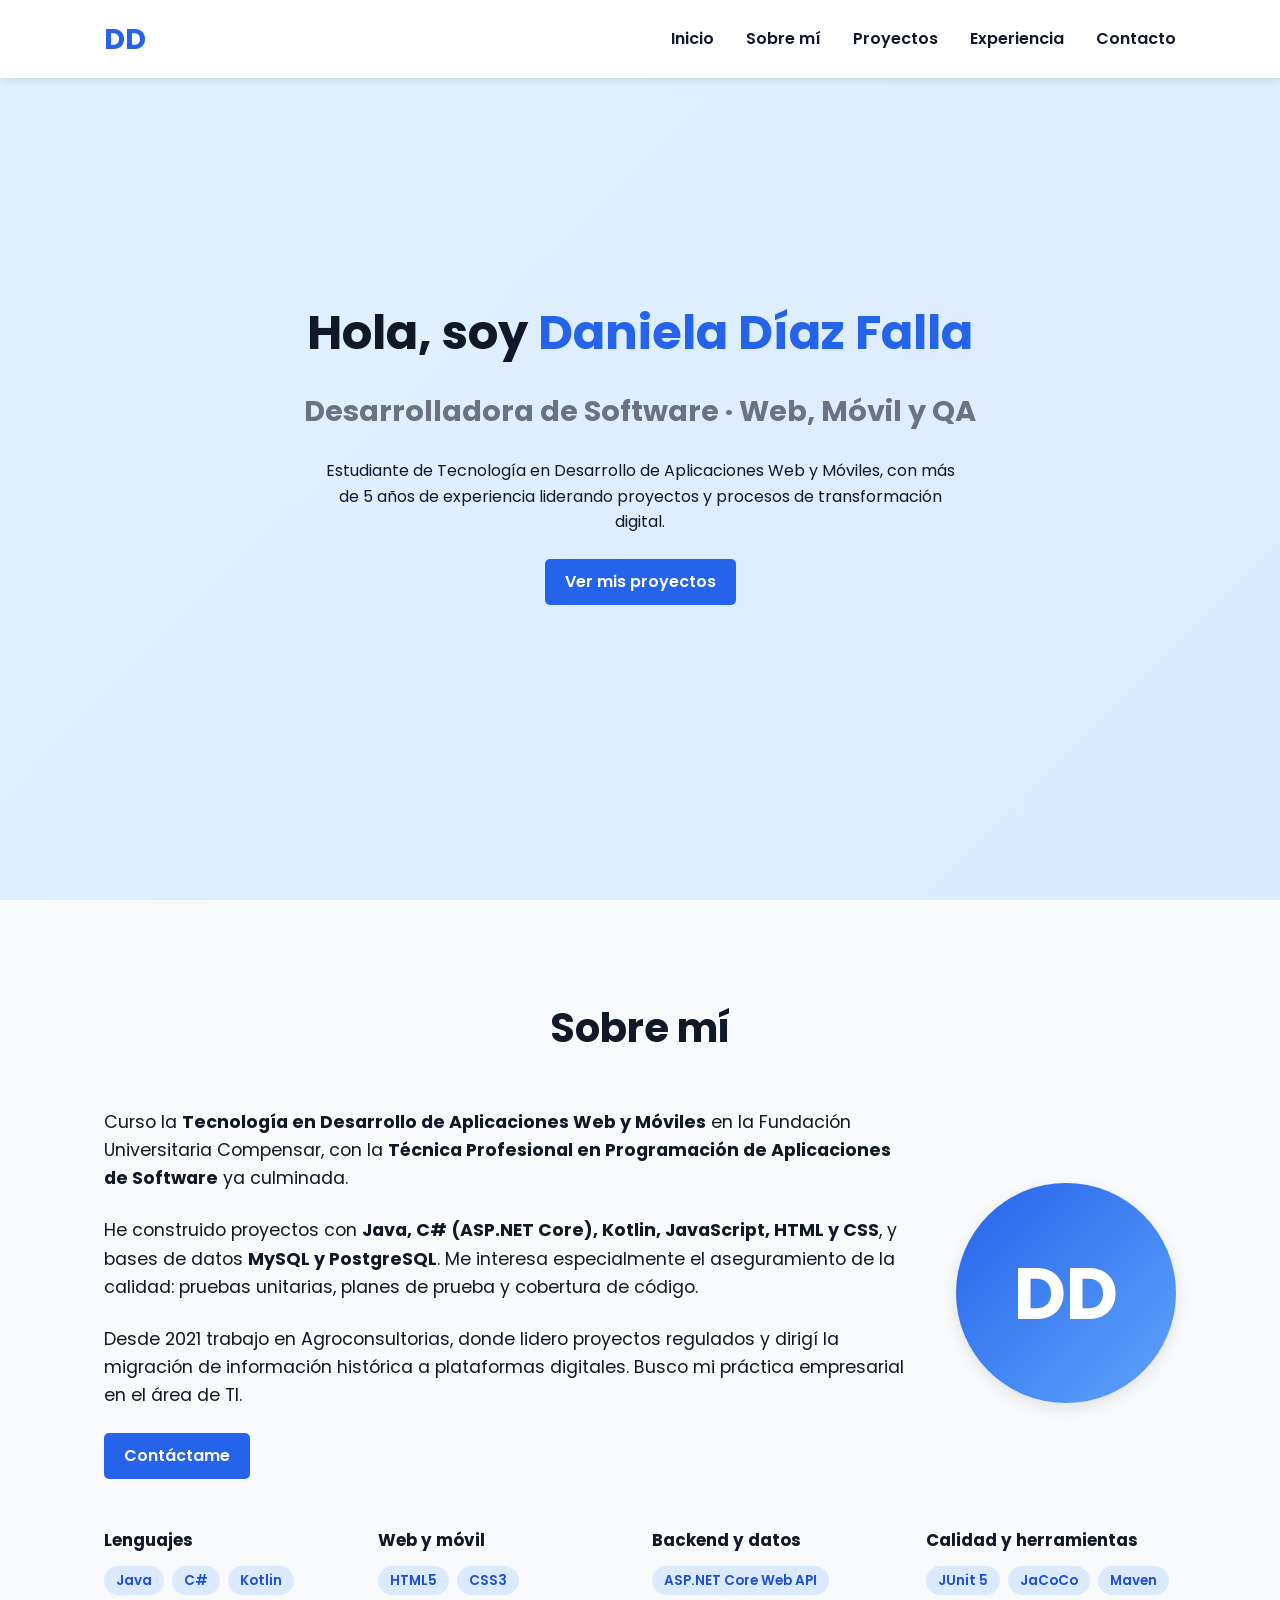
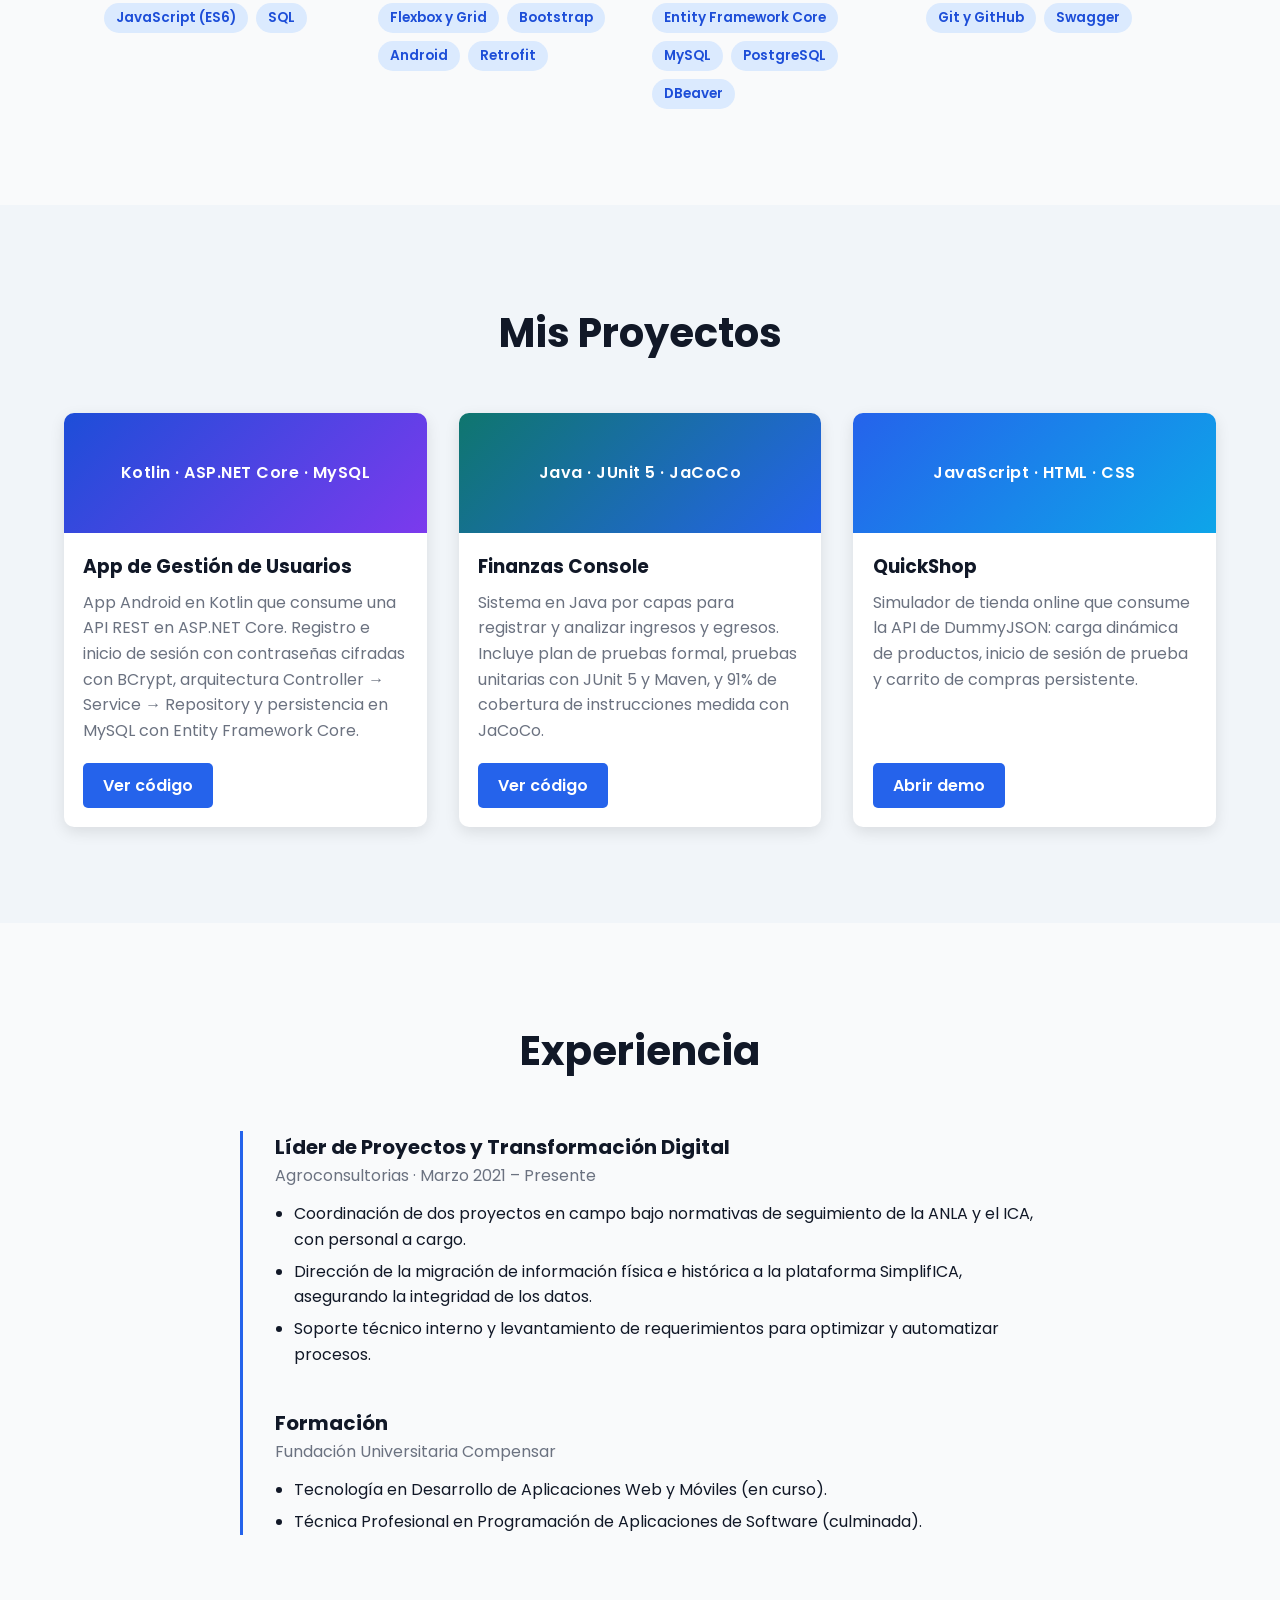
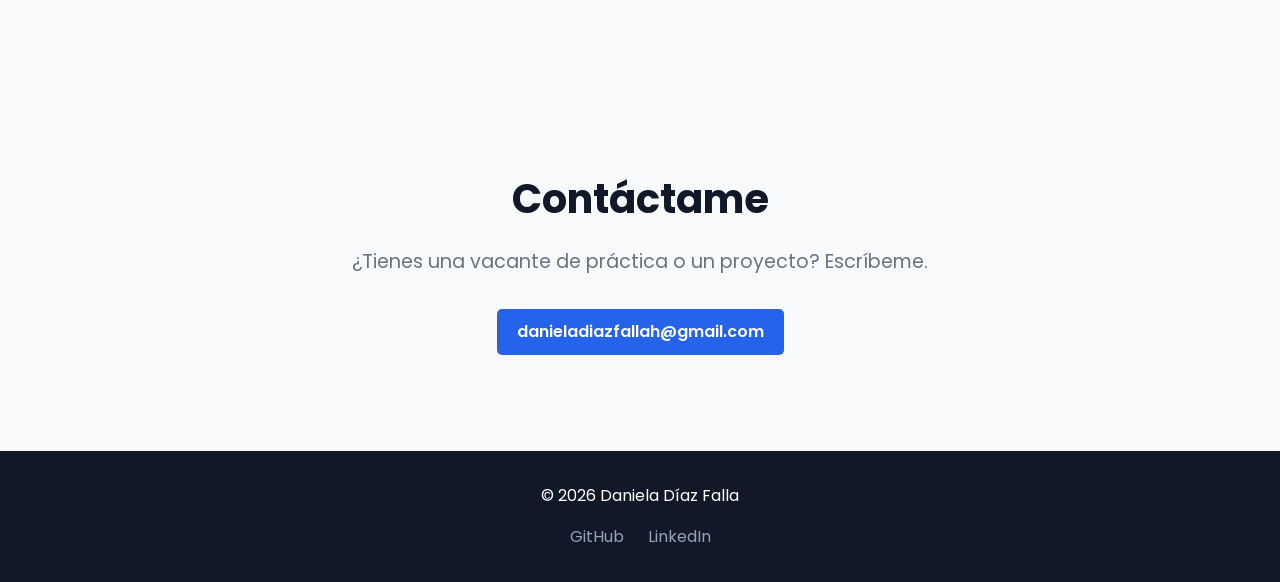
==== index.html @ 6f7344d1 "Add files via upload Actualizo portafolio con mi información real" ====
<!DOCTYPE html>
<html lang="es">
<head>
  <meta charset="UTF-8" />
  <meta name="viewport" content="width=device-width, initial-scale=1.0"/>
  <title>Daniela Díaz Falla | Desarrolladora de Software</title>
  <meta name="description" content="Portafolio de Daniela Díaz Falla: desarrollo web, móvil y backend, y aseguramiento de la calidad (QA)." />
  <link rel="stylesheet" href="styles.css" />
  <link rel="preconnect" href="https://fonts.googleapis.com">
  <link rel="preconnect" href="https://fonts.gstatic.com" crossorigin>
  <link href="https://fonts.googleapis.com/css2?family=Poppins:wght@300;400;600;700&display=swap" rel="stylesheet">
</head>
<body>
  <!-- Header / Navegación -->
  <header class="header">
    <nav class="navbar">
      <div class="logo">DD</div>
      <ul class="nav-links">
        <li><a href="#inicio">Inicio</a></li>
        <li><a href="#sobre-mi">Sobre mí</a></li>
        <li><a href="#proyectos">Proyectos</a></li>
        <li><a href="#experiencia">Experiencia</a></li>
        <li><a href="#contacto">Contacto</a></li>
      </ul>
      <div class="hamburger" id="hamburger" aria-label="Abrir menú">
        <span></span>
        <span></span>
        <span></span>
      </div>
    </nav>
  </header>

  <!-- Sección de Inicio -->
  <section id="inicio" class="hero">
    <div class="hero-content">
      <h1>Hola, soy <span>Daniela Díaz Falla</span></h1>
      <h2>Desarrolladora de Software · Web, Móvil y QA</h2>
      <p>Estudiante de Tecnología en Desarrollo de Aplicaciones Web y Móviles, con más de 5 años de experiencia liderando proyectos y procesos de transformación digital.</p>
      <a href="#proyectos" class="btn">Ver mis proyectos</a>
    </div>
  </section>

  <!-- Sección Sobre mí -->
  <section id="sobre-mi" class="about">
    <h2>Sobre mí</h2>
    <div class="about-content">
      <div class="about-text">
        <p>
          Curso la <strong>Tecnología en Desarrollo de Aplicaciones Web y Móviles</strong> en la Fundación Universitaria Compensar,
          con la <strong>Técnica Profesional en Programación de Aplicaciones de Software</strong> ya culminada.
        </p>
        <p>
          He construido proyectos con <strong>Java, C# (ASP.NET Core), Kotlin, JavaScript, HTML y CSS</strong>, y bases de datos
          <strong>MySQL y PostgreSQL</strong>. Me interesa especialmente el aseguramiento de la calidad: pruebas unitarias,
          planes de prueba y cobertura de código.
        </p>
        <p>
          Desde 2021 trabajo en Agroconsultorias, donde lidero proyectos regulados y dirigí la migración de información
          histórica a plataformas digitales. Busco mi práctica empresarial en el área de TI.
        </p>
        <a href="#contacto" class="btn">Contáctame</a>
      </div>
      <div class="about-image">
        <div class="avatar" aria-hidden="true">DD</div>
      </div>
    </div>

    <div class="skills">
      <div class="skill-group">
        <h3>Lenguajes</h3>
        <ul class="tags"><li>Java</li><li>C#</li><li>Kotlin</li><li>JavaScript (ES6)</li><li>SQL</li></ul>
      </div>
      <div class="skill-group">
        <h3>Web y móvil</h3>
        <ul class="tags"><li>HTML5</li><li>CSS3</li><li>Flexbox y Grid</li><li>Bootstrap</li><li>Android</li><li>Retrofit</li></ul>
      </div>
      <div class="skill-group">
        <h3>Backend y datos</h3>
        <ul class="tags"><li>ASP.NET Core Web API</li><li>Entity Framework Core</li><li>MySQL</li><li>PostgreSQL</li><li>DBeaver</li></ul>
      </div>
      <div class="skill-group">
        <h3>Calidad y herramientas</h3>
        <ul class="tags"><li>JUnit 5</li><li>JaCoCo</li><li>Maven</li><li>Git y GitHub</li><li>Swagger</li></ul>
      </div>
    </div>
  </section>

  <!-- Sección Proyectos -->
  <section id="proyectos" class="projects">
    <h2>Mis Proyectos</h2>
    <div class="projects-grid">
      <article class="project-card">
        <div class="project-banner banner-mobile">Kotlin · ASP.NET Core · MySQL</div>
        <h3>App de Gestión de Usuarios</h3>
        <p>App Android en Kotlin que consume una API REST en ASP.NET Core. Registro e inicio de sesión con contraseñas cifradas con BCrypt, arquitectura Controller → Service → Repository y persistencia en MySQL con Entity Framework Core.</p>
        <a href="https://github.com/DanielaDiaz1510/APP_NATIVAS" target="_blank" rel="noopener" class="btn">Ver código</a>
      </article>
      <article class="project-card">
        <div class="project-banner banner-qa">Java · JUnit 5 · JaCoCo</div>
        <h3>Finanzas Console</h3>
        <p>Sistema en Java por capas para registrar y analizar ingresos y egresos. Incluye plan de pruebas formal, pruebas unitarias con JUnit 5 y Maven, y 91% de cobertura de instrucciones medida con JaCoCo.</p>
        <a href="https://github.com/DanielaDiaz1510/Pruebas_Software" target="_blank" rel="noopener" class="btn">Ver código</a>
      </article>
      <article class="project-card">
        <div class="project-banner banner-web">JavaScript · HTML · CSS</div>
        <h3>QuickShop</h3>
        <p>Simulador de tienda online que consume la API de DummyJSON: carga dinámica de productos, inicio de sesión de prueba y carrito de compras persistente.</p>
        <a href="https://danieladiaz1510.github.io/Lenguajes_De_Internet_2025/" target="_blank" rel="noopener" class="btn">Abrir demo</a>
      </article>
    </div>
  </section>

  <!-- Sección Experiencia -->
  <section id="experiencia" class="about">
    <h2>Experiencia</h2>
    <div class="timeline">
      <div class="timeline-item">
        <h3>Líder de Proyectos y Transformación Digital</h3>
        <p class="timeline-meta">Agroconsultorias · Marzo 2021 – Presente</p>
        <ul>
          <li>Coordinación de dos proyectos en campo bajo normativas de seguimiento de la ANLA y el ICA, con personal a cargo.</li>
          <li>Dirección de la migración de información física e histórica a la plataforma SimplifICA, asegurando la integridad de los datos.</li>
          <li>Soporte técnico interno y levantamiento de requerimientos para optimizar y automatizar procesos.</li>
        </ul>
      </div>
      <div class="timeline-item">
        <h3>Formación</h3>
        <p class="timeline-meta">Fundación Universitaria Compensar</p>
        <ul>
          <li>Tecnología en Desarrollo de Aplicaciones Web y Móviles (en curso).</li>
          <li>Técnica Profesional en Programación de Aplicaciones de Software (culminada).</li>
        </ul>
      </div>
    </div>
  </section>

  <!-- Sección Contacto -->
  <section id="contacto" class="contact">
    <h2>Contáctame</h2>
    <p>¿Tienes una vacante de práctica o un proyecto? Escríbeme.</p>
    <a href="mailto:danieladiazfallah@gmail.com" class="btn">danieladiazfallah@gmail.com</a>
  </section>

  <!-- Footer -->
  <footer class="footer">
    <p>&copy; 2026 Daniela Díaz Falla</p>
    <div class="social-links">
      <a href="https://github.com/DanielaDiaz1510" target="_blank" rel="noopener">GitHub</a>
      <!-- CAMBIAR: reemplaza TU-USUARIO por tu usuario de LinkedIn -->
      <a href="https://www.linkedin.com/in/TU-USUARIO" target="_blank" rel="noopener">LinkedIn</a>
    </div>
  </footer>

  <script src="script.js"></script>
</body>
</html>
---- styles.css ----
/* Reset y variables */
* {
  margin: 0;
  padding: 0;
  box-sizing: border-box;
}

:root {
  --primary: #2563eb;
  --primary-dark: #1d4ed8;
  --light: #f9fafb;
  --dark: #111827;
  --gray: #6b7280;
  --white: #ffffff;
}

body {
  font-family: 'Poppins', sans-serif;
  line-height: 1.6;
  color: var(--dark);
  background-color: var(--light);
}

a {
  text-decoration: none;
  color: inherit;
}

ul {
  list-style: none;
}

.btn {
  display: inline-block;
  background-color: var(--primary);
  color: var(--white);
  padding: 10px 20px;
  border-radius: 5px;
  font-weight: 600;
  transition: background-color 0.3s;
}

.btn:hover {
  background-color: var(--primary-dark);
}

/* Header */
.header {
  position: fixed;
  top: 0;
  width: 100%;
  background-color: var(--white);
  box-shadow: 0 2px 10px rgba(0,0,0,0.1);
  z-index: 1000;
}

.navbar {
  display: flex;
  justify-content: space-between;
  align-items: center;
  padding: 1rem 5%;
  max-width: 1200px;
  margin: 0 auto;
}

.logo {
  font-size: 1.8rem;
  font-weight: 700;
  color: var(--primary);
}

.nav-links {
  display: flex;
  gap: 2rem;
}

.nav-links a {
  font-weight: 600;
  transition: color 0.3s;
}

.nav-links a:hover {
  color: var(--primary);
}

.hamburger {
  display: none;
  flex-direction: column;
  cursor: pointer;
}

.hamburger span {
  width: 25px;
  height: 3px;
  background: var(--dark);
  margin: 3px 0;
  transition: 0.3s;
}

/* Hero */
.hero {
  height: 100vh;
  display: flex;
  align-items: center;
  justify-content: center;
  text-align: center;
  background: linear-gradient(135deg, #e0f2fe, #dbeafe);
  padding: 0 20px;
}

.hero h1 {
  font-size: 3rem;
  margin-bottom: 1rem;
}

.hero h1 span {
  color: var(--primary);
}

.hero h2 {
  font-size: 1.8rem;
  color: var(--gray);
  margin-bottom: 1.5rem;
}

/* Sobre mí */
.about {
  padding: 6rem 5%;
  max-width: 1200px;
  margin: 0 auto;
}

.about h2 {
  text-align: center;
  font-size: 2.5rem;
  margin-bottom: 3rem;
}

.about-content {
  display: flex;
  align-items: center;
  gap: 3rem;
}

.about-text {
  flex: 1;
}

.about-text p {
  margin-bottom: 1.5rem;
  font-size: 1.1rem;
}

.about-image img {
  width: 100%;
  max-width: 300px;
  border-radius: 10px;
  box-shadow: 0 5px 15px rgba(0,0,0,0.1);
}

/* Proyectos */
.projects {
  padding: 6rem 5%;
  background-color: #f1f5f9;
}

.projects h2 {
  text-align: center;
  font-size: 2.5rem;
  margin-bottom: 3rem;
}

.projects-grid {
  display: grid;
  grid-template-columns: repeat(auto-fit, minmax(300px, 1fr));
  gap: 2rem;
  max-width: 1200px;
  margin: 0 auto;
}

.project-card {
  background: var(--white);
  border-radius: 10px;
  overflow: hidden;
  box-shadow: 0 5px 15px rgba(0,0,0,0.1);
  transition: transform 0.3s;
}

.project-card:hover {
  transform: translateY(-10px);
}

.project-card img {
  width: 100%;
  height: 200px;
  object-fit: cover;
}

.project-card h3 {
  padding: 1.2rem 1.2rem 0.5rem;
}

.project-card p {
  padding: 0 1.2rem 1.2rem;
  color: var(--gray);
}

/* Contacto */
.contact {
  padding: 6rem 5%;
  text-align: center;
}

.contact h2 {
  font-size: 2.5rem;
  margin-bottom: 1rem;
}

.contact p {
  margin-bottom: 2rem;
  font-size: 1.2rem;
  color: var(--gray);
}

.contact-form {
  max-width: 600px;
  margin: 0 auto;
  display: flex;
  flex-direction: column;
  gap: 1rem;
}

.contact-form input,
.contact-form textarea {
  padding: 12px;
  border: 1px solid #ddd;
  border-radius: 5px;
  font-family: inherit;
  font-size: 1rem;
}

.contact-form button {
  align-self: flex-start;
  margin-top: 10px;
}

/* Footer */
.footer {
  background-color: var(--dark);
  color: var(--white);
  text-align: center;
  padding: 2rem;
}

.social-links {
  margin-top: 1rem;
}

.social-links a {
  color: #94a3b8;
  margin: 0 10px;
  transition: color 0.3s;
}

.social-links a:hover {
  color: var(--white);
}

/* Avatar */
.avatar {
  width: 220px;
  height: 220px;
  border-radius: 50%;
  background: linear-gradient(135deg, var(--primary), #60a5fa);
  color: var(--white);
  font-size: 4.5rem;
  font-weight: 700;
  display: flex;
  align-items: center;
  justify-content: center;
  box-shadow: 0 5px 15px rgba(0,0,0,0.1);
  margin: 0 auto;
}

/* Habilidades */
.skills {
  display: grid;
  grid-template-columns: repeat(auto-fit, minmax(240px, 1fr));
  gap: 1.5rem;
  margin-top: 3rem;
}

.skill-group h3 {
  font-size: 1.05rem;
  margin-bottom: 0.75rem;
}

.tags {
  display: flex;
  flex-wrap: wrap;
  gap: 0.5rem;
}

.tags li {
  background: #dbeafe;
  color: var(--primary-dark);
  padding: 4px 12px;
  border-radius: 999px;
  font-size: 0.85rem;
  font-weight: 600;
}

/* Tarjetas de proyecto */
.project-card {
  display: flex;
  flex-direction: column;
}

.project-card .btn {
  margin: auto 1.2rem 1.2rem;
  align-self: flex-start;
}

.project-banner {
  height: 120px;
  display: flex;
  align-items: center;
  justify-content: center;
  color: var(--white);
  font-weight: 600;
  letter-spacing: 0.5px;
  padding: 0 1rem;
  text-align: center;
}

.banner-mobile { background: linear-gradient(135deg, #1d4ed8, #7c3aed); }
.banner-qa     { background: linear-gradient(135deg, #0f766e, #2563eb); }
.banner-web    { background: linear-gradient(135deg, #2563eb, #0ea5e9); }

/* Experiencia */
.timeline {
  max-width: 800px;
  margin: 0 auto;
  border-left: 3px solid var(--primary);
  padding-left: 2rem;
}

.timeline-item {
  margin-bottom: 2.5rem;
}

.timeline-item h3 {
  font-size: 1.25rem;
}

.timeline-meta {
  color: var(--gray);
  margin-bottom: 0.75rem;
}

.timeline-item ul {
  list-style: disc;
  padding-left: 1.2rem;
}

.timeline-item li {
  margin-bottom: 0.4rem;
}

.hero-content p {
  max-width: 640px;
  margin: 0 auto 1.5rem;
}

/* Responsive */
@media (max-width: 768px) {
  .nav-links {
    position: fixed;
    top: 70px;
    left: -100%;
    width: 100%;
    background: var(--white);
    flex-direction: column;
    padding: 2rem 0;
    box-shadow: 0 5px 10px rgba(0,0,0,0.1);
    transition: 0.3s;
  }

  .nav-links.active {
    left: 0;
  }

  .hamburger {
    display: flex;
  }

  .hero h1 {
    font-size: 2.2rem;
  }

  .hero h2 {
    font-size: 1.4rem;
  }

  .about-content {
    flex-direction: column;
    text-align: center;
  }

  .about-text {
    order: 2;
  }

  .about-image {
    order: 1;
  }
}
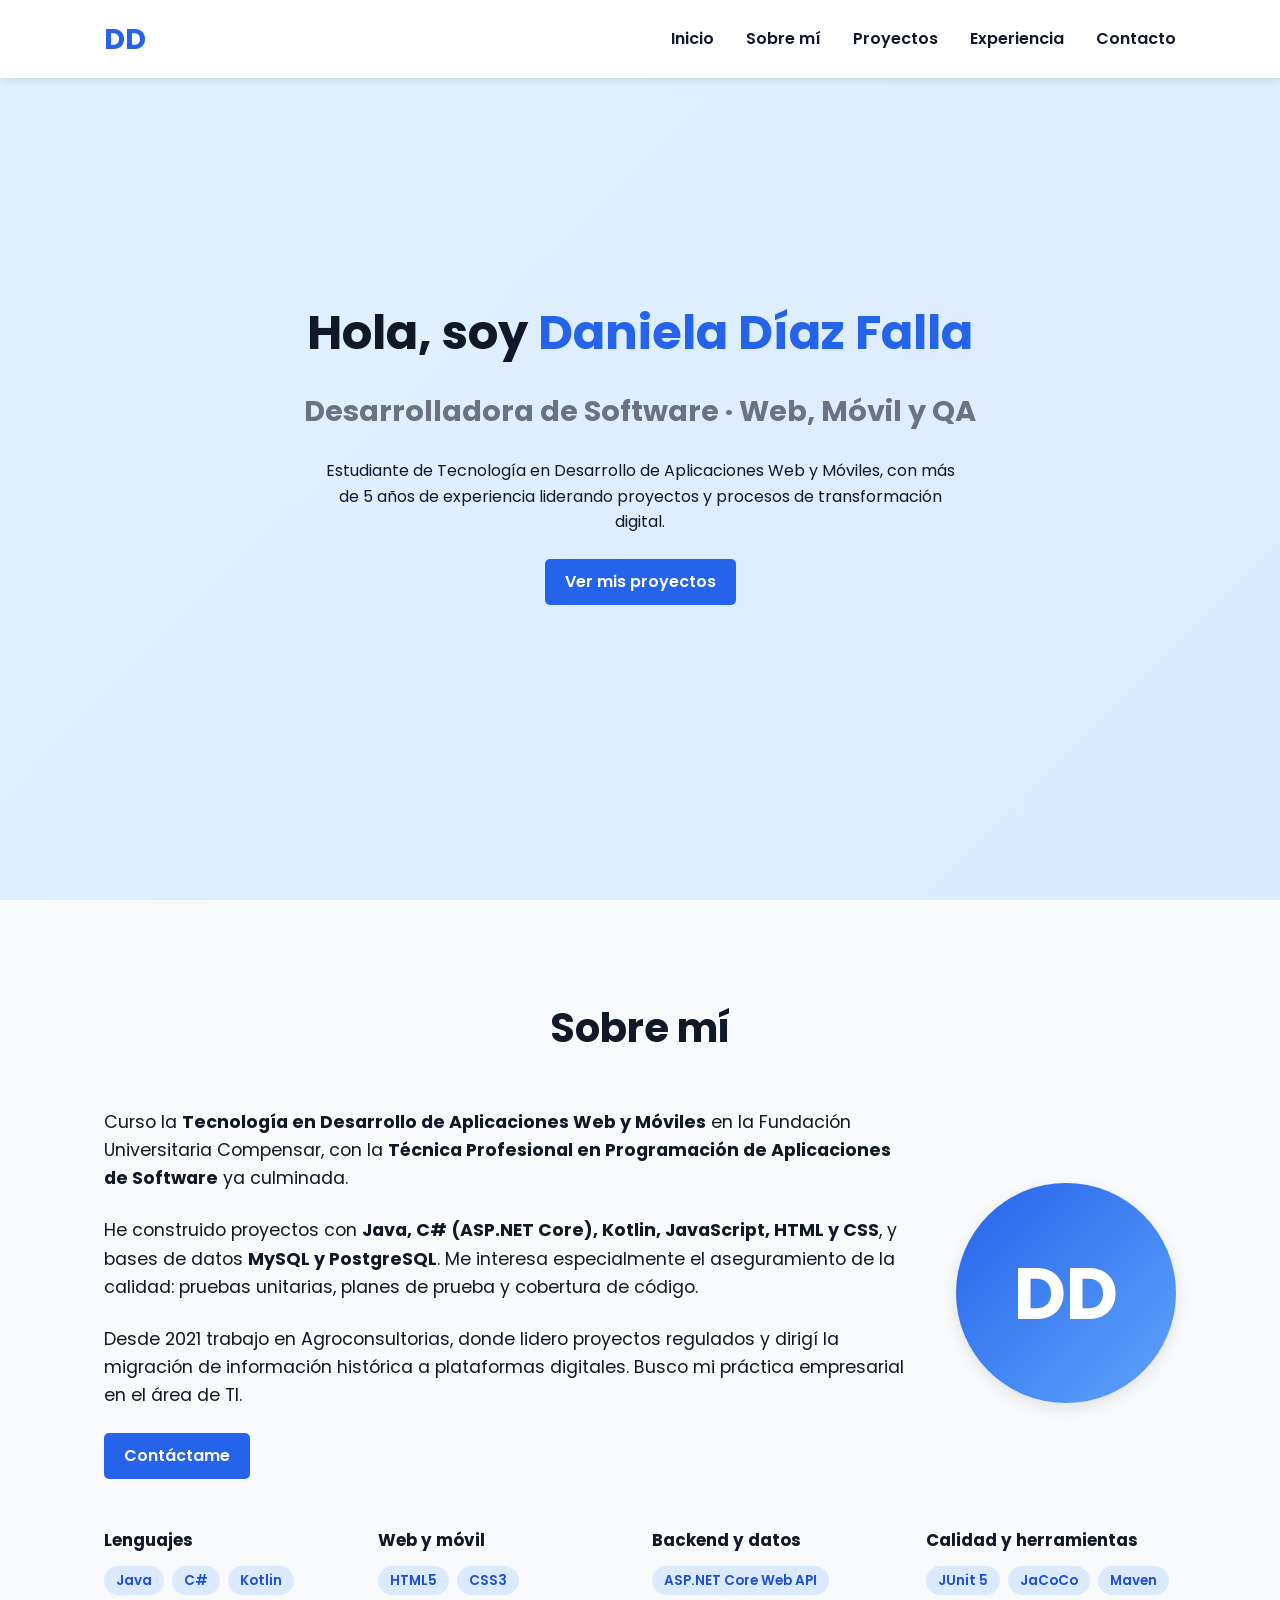
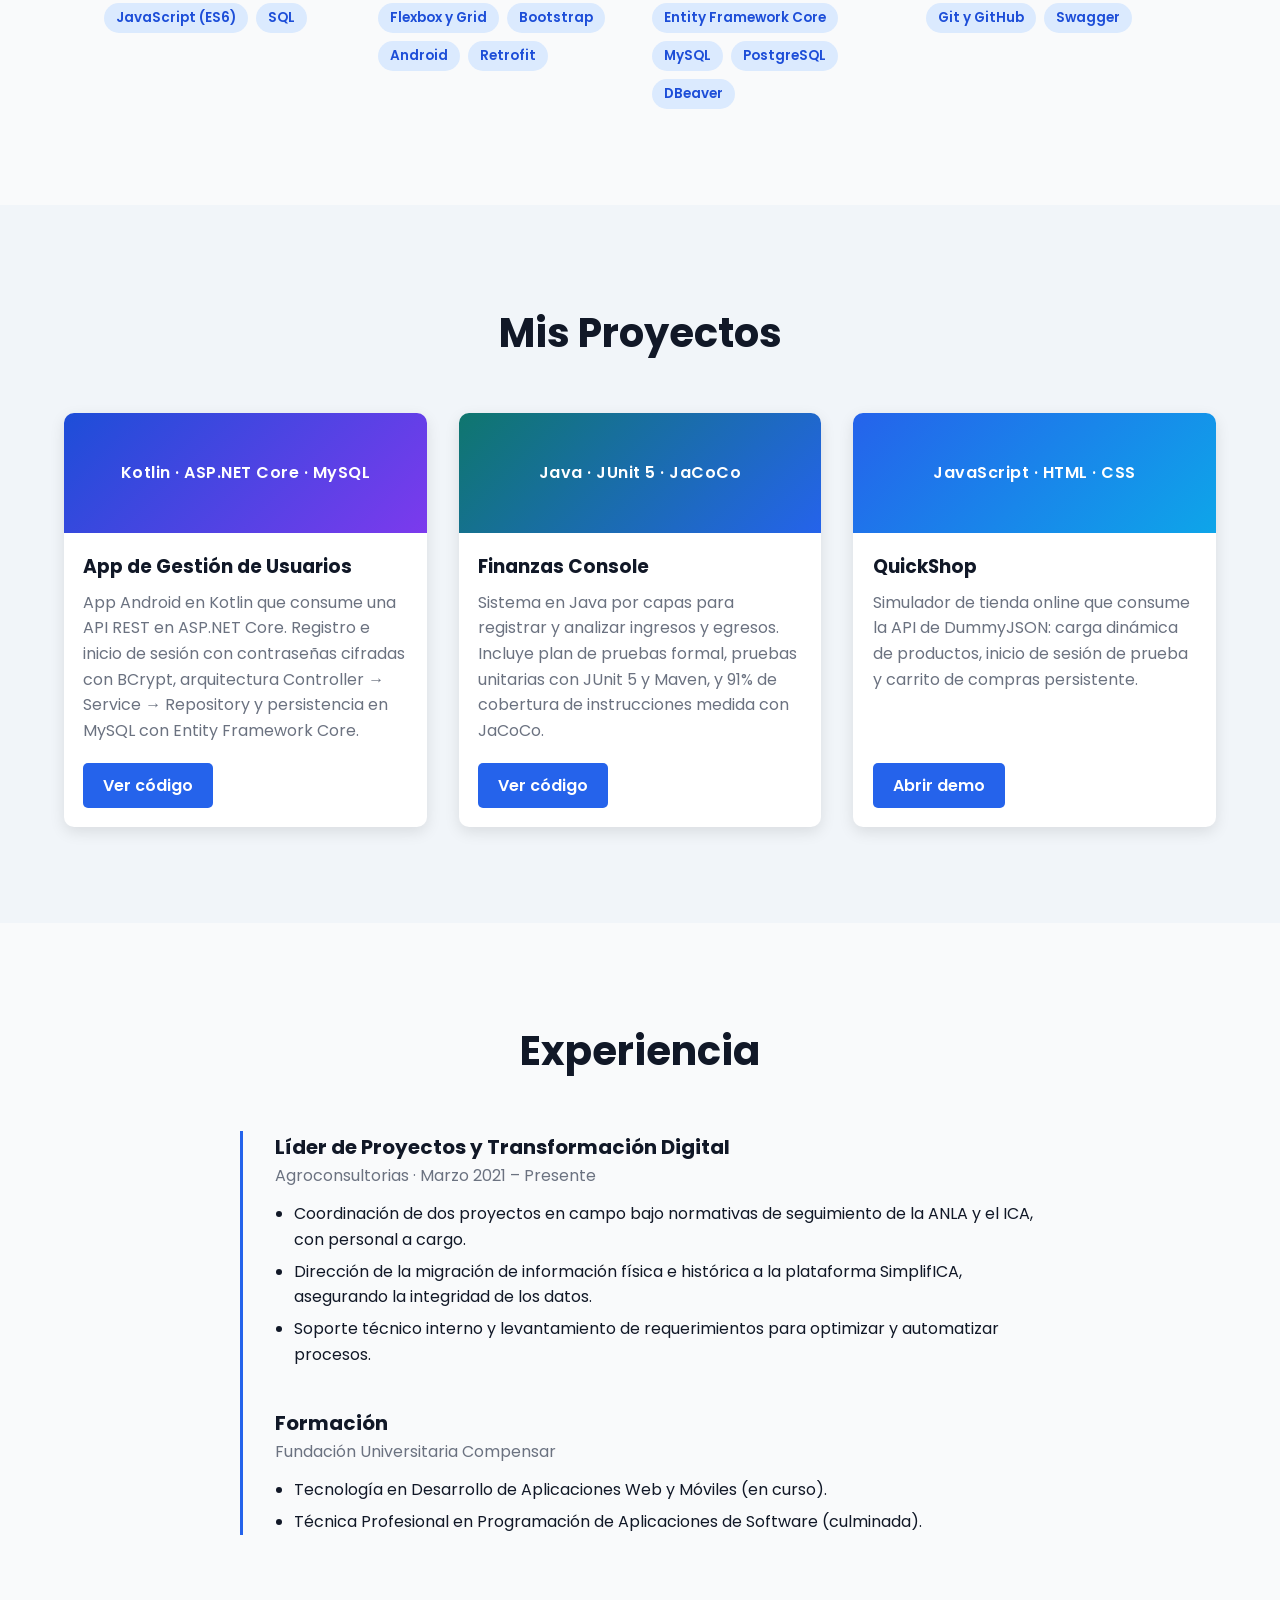
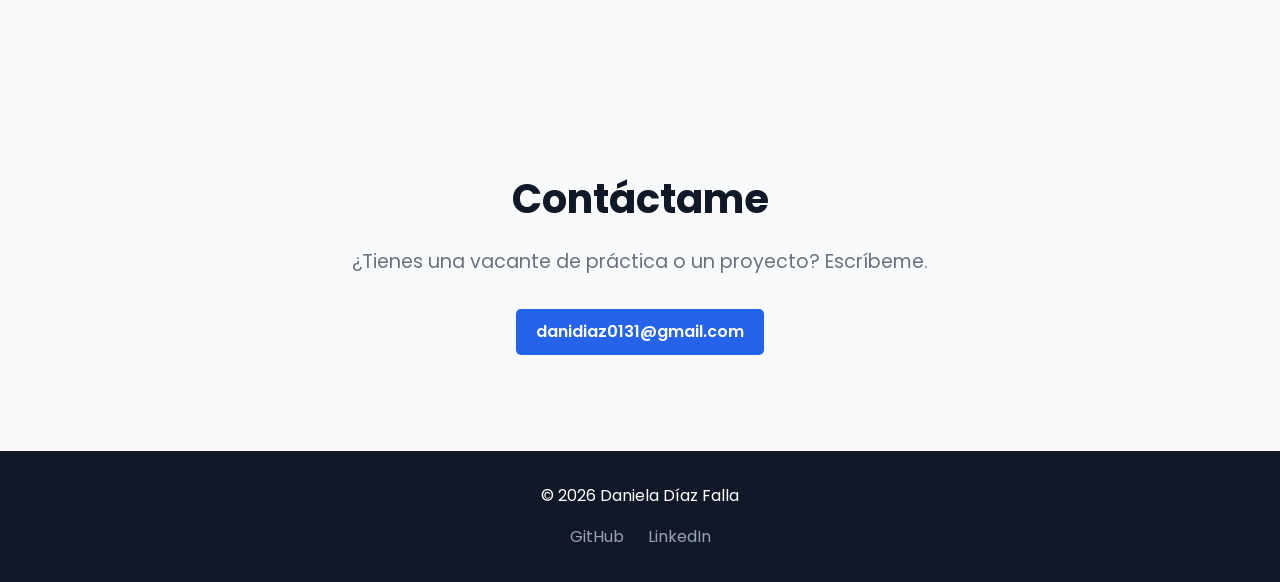
==== commit 0f17aa57: "Add files via upload" ====
--- a/index.html
+++ b/index.html
@@ -138,7 +138,7 @@
   <section id="contacto" class="contact">
     <h2>Contáctame</h2>
     <p>¿Tienes una vacante de práctica o un proyecto? Escríbeme.</p>
-    <a href="mailto:danieladiazfallah@gmail.com" class="btn">danieladiazfallah@gmail.com</a>
+    <a href="mailto:danidiaz0131@gmail.com" class="btn">danidiaz0131@gmail.com</a>
   </section>
 
   <!-- Footer -->
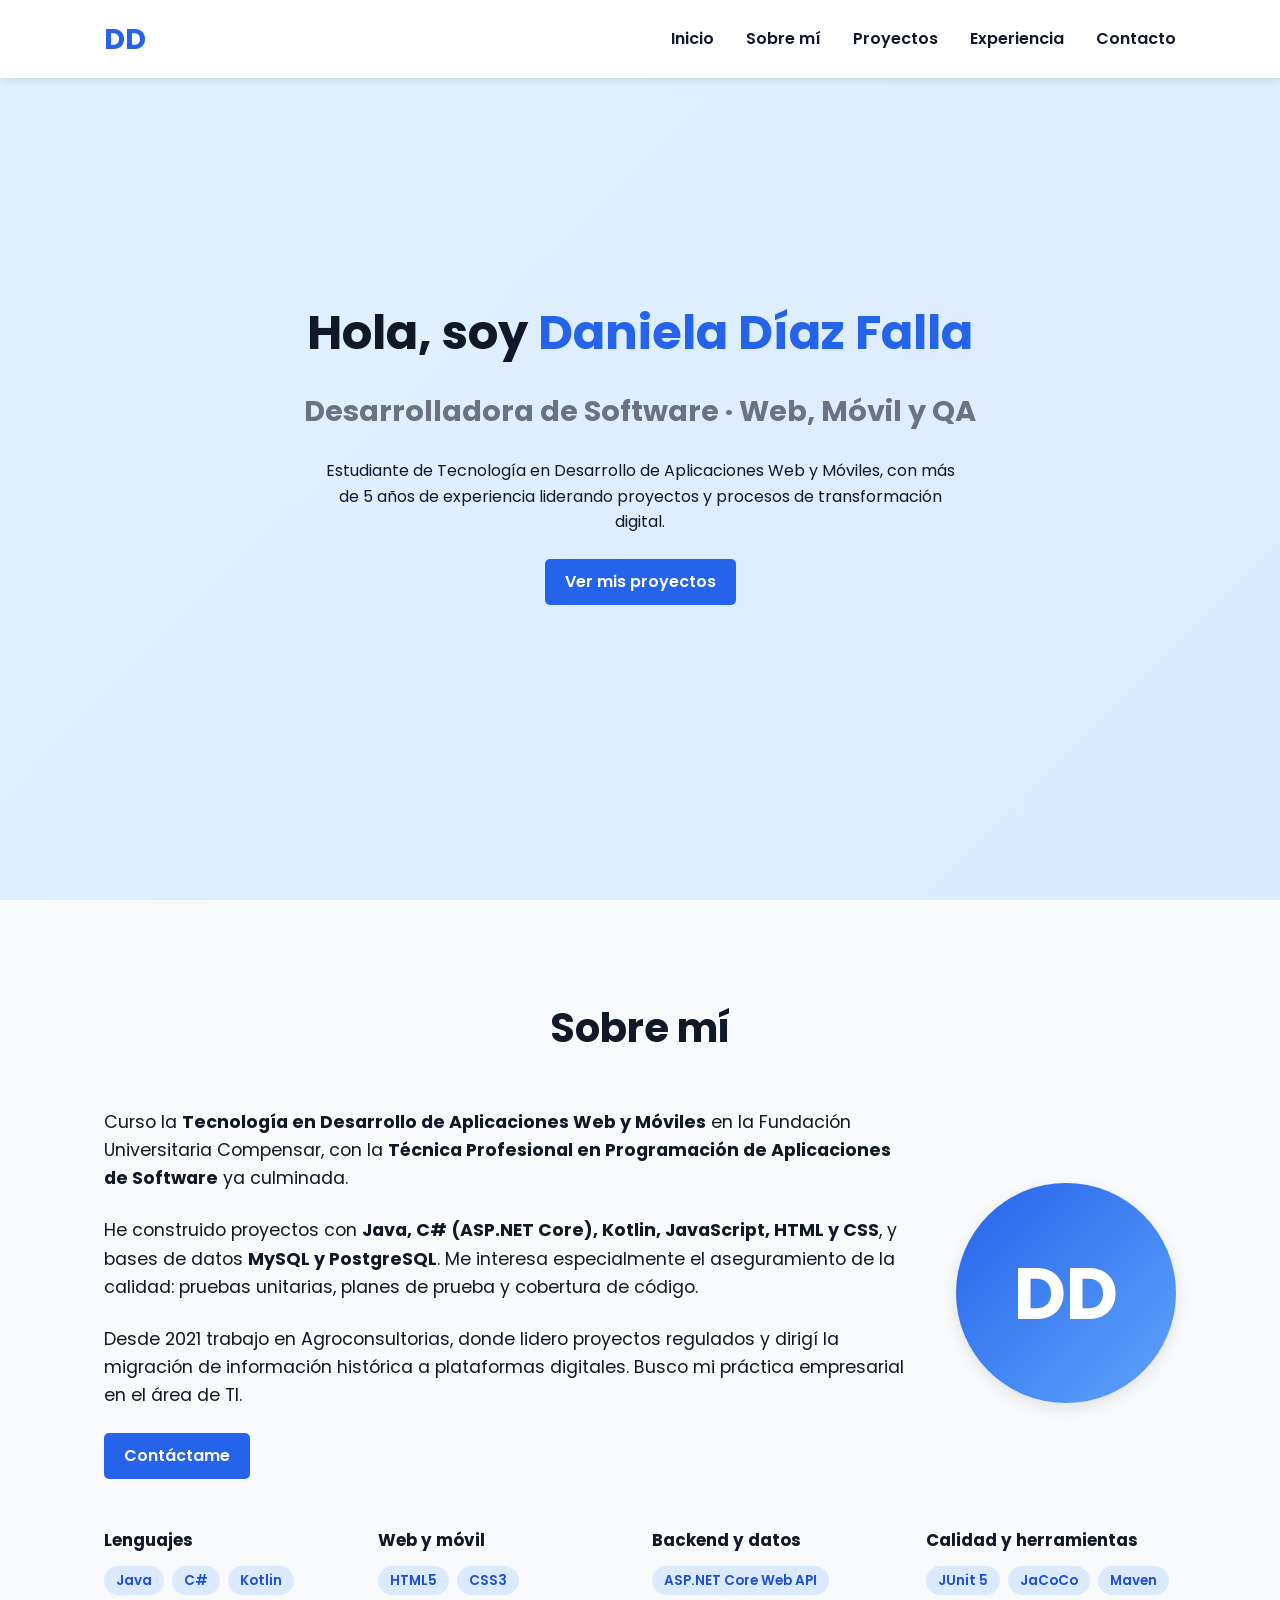
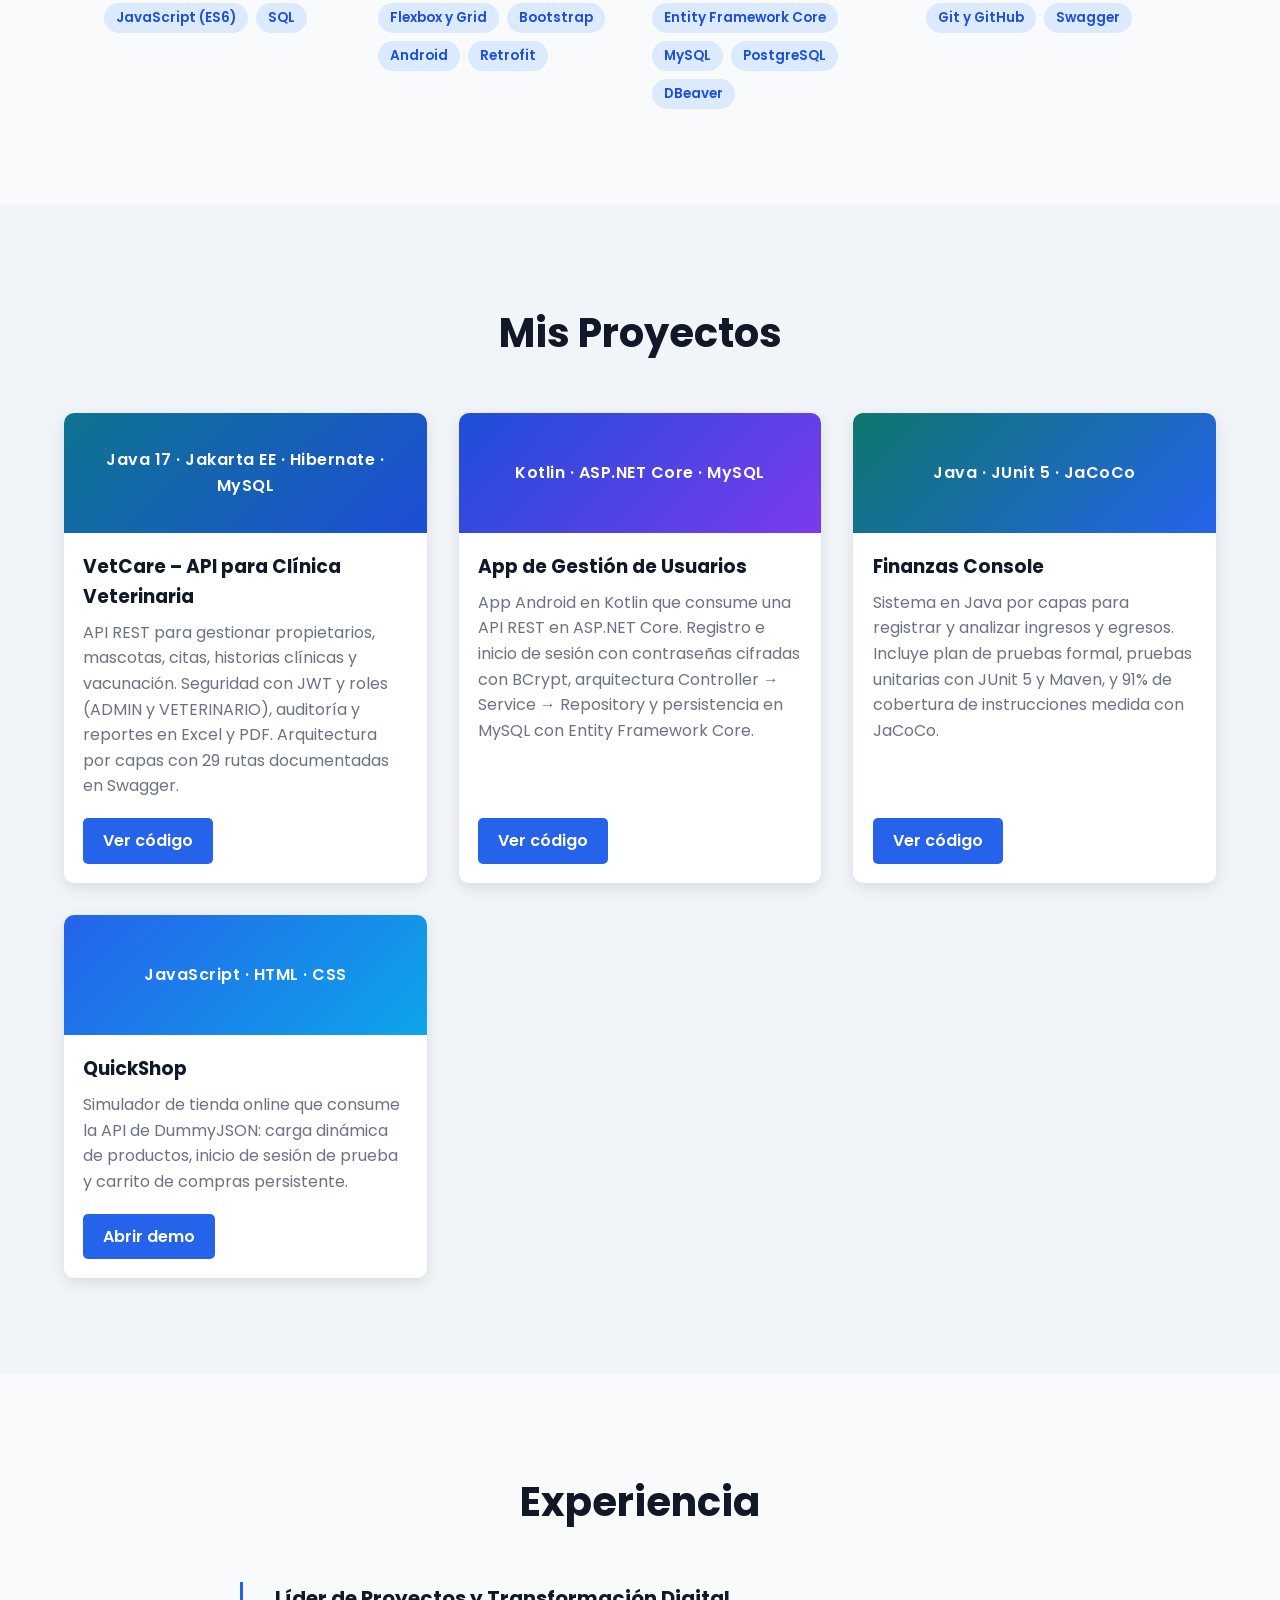
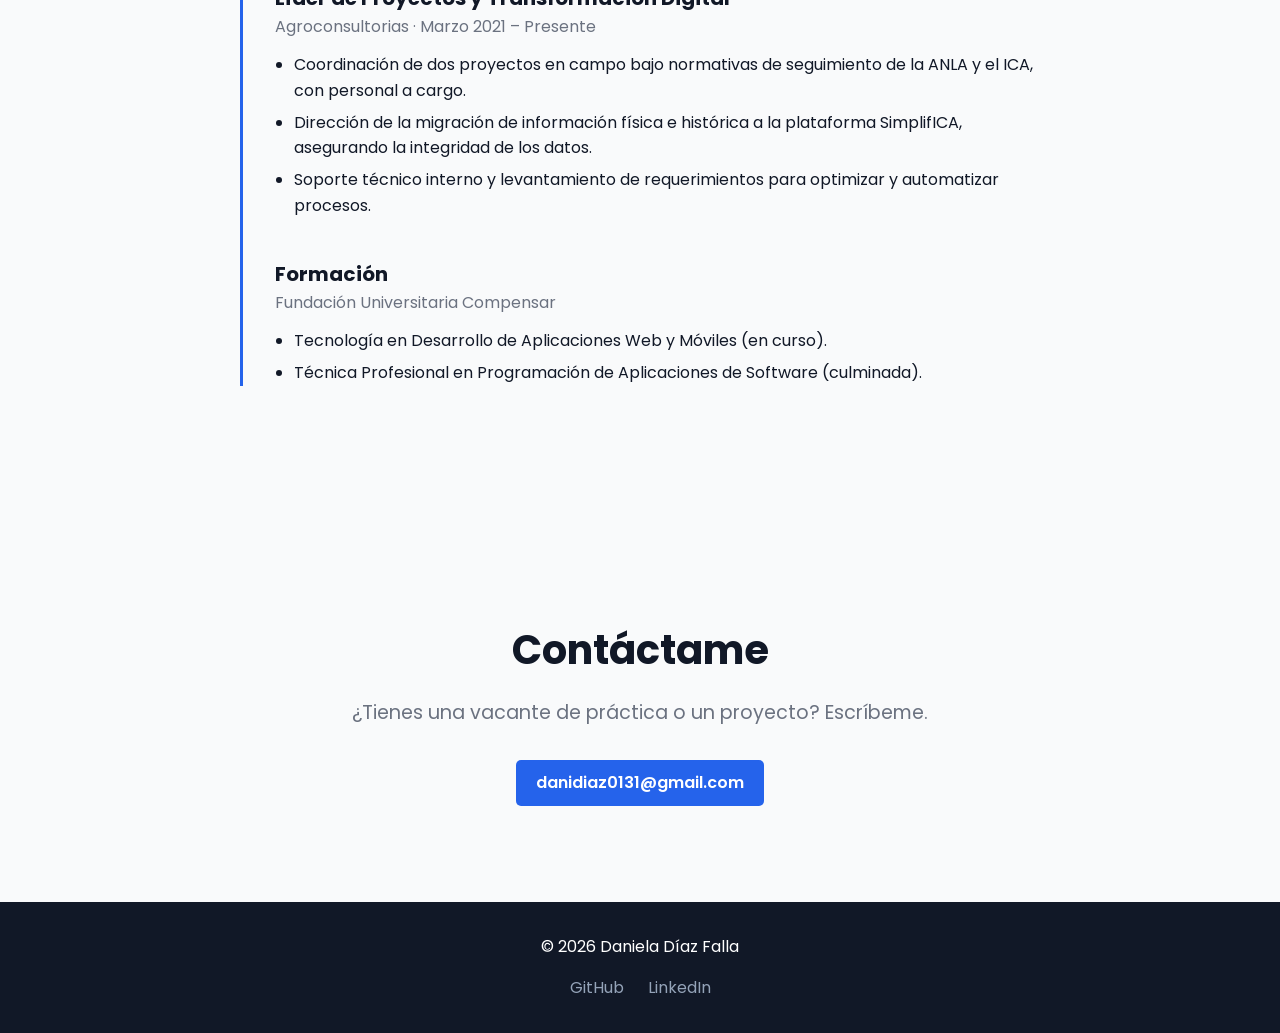
==== commit ac4396d4: "Add files via upload" ====
--- a/index.html
+++ b/index.html
@@ -90,6 +90,12 @@
     <h2>Mis Proyectos</h2>
     <div class="projects-grid">
       <article class="project-card">
+        <div class="project-banner banner-vet">Java 17 · Jakarta EE · Hibernate · MySQL</div>
+        <h3>VetCare – API para Clínica Veterinaria</h3>
+        <p>API REST para gestionar propietarios, mascotas, citas, historias clínicas y vacunación. Seguridad con JWT y roles (ADMIN y VETERINARIO), auditoría y reportes en Excel y PDF. Arquitectura por capas con 29 rutas documentadas en Swagger.</p>
+        <a href="https://github.com/DanielaDiaz1510/VetCare-Backend" target="_blank" rel="noopener" class="btn">Ver código</a>
+      </article>
+      <article class="project-card">
         <div class="project-banner banner-mobile">Kotlin · ASP.NET Core · MySQL</div>
         <h3>App de Gestión de Usuarios</h3>
         <p>App Android en Kotlin que consume una API REST en ASP.NET Core. Registro e inicio de sesión con contraseñas cifradas con BCrypt, arquitectura Controller → Service → Repository y persistencia en MySQL con Entity Framework Core.</p>
@@ -146,8 +152,7 @@
     <p>&copy; 2026 Daniela Díaz Falla</p>
     <div class="social-links">
       <a href="https://github.com/DanielaDiaz1510" target="_blank" rel="noopener">GitHub</a>
-      <!-- CAMBIAR: reemplaza TU-USUARIO por tu usuario de LinkedIn -->
-      <a href="https://www.linkedin.com/in/TU-USUARIO" target="_blank" rel="noopener">LinkedIn</a>
+      <a href="https://www.linkedin.com/in/daniela-diaz-517538385/" target="_blank" rel="noopener">LinkedIn</a>
     </div>
   </footer>
 
--- a/styles.css
+++ b/styles.css
@@ -336,6 +336,30 @@
 .banner-mobile { background: linear-gradient(135deg, #1d4ed8, #7c3aed); }
 .banner-qa     { background: linear-gradient(135deg, #0f766e, #2563eb); }
 .banner-web    { background: linear-gradient(135deg, #2563eb, #0ea5e9); }
+
+.banner-vet    { background: linear-gradient(135deg, #0e7490, #1d4ed8); }
+
+.card-actions {
+  display: flex;
+  gap: 0.6rem;
+  margin: auto 1.2rem 1.2rem;
+}
+
+.card-actions .btn {
+  margin: 0;
+}
+
+.btn-outline {
+  background: transparent;
+  color: var(--primary);
+  border: 2px solid var(--primary);
+  padding: 8px 18px;
+}
+
+.btn-outline:hover {
+  background: var(--primary);
+  color: var(--white);
+}
 
 /* Experiencia */
 .timeline {
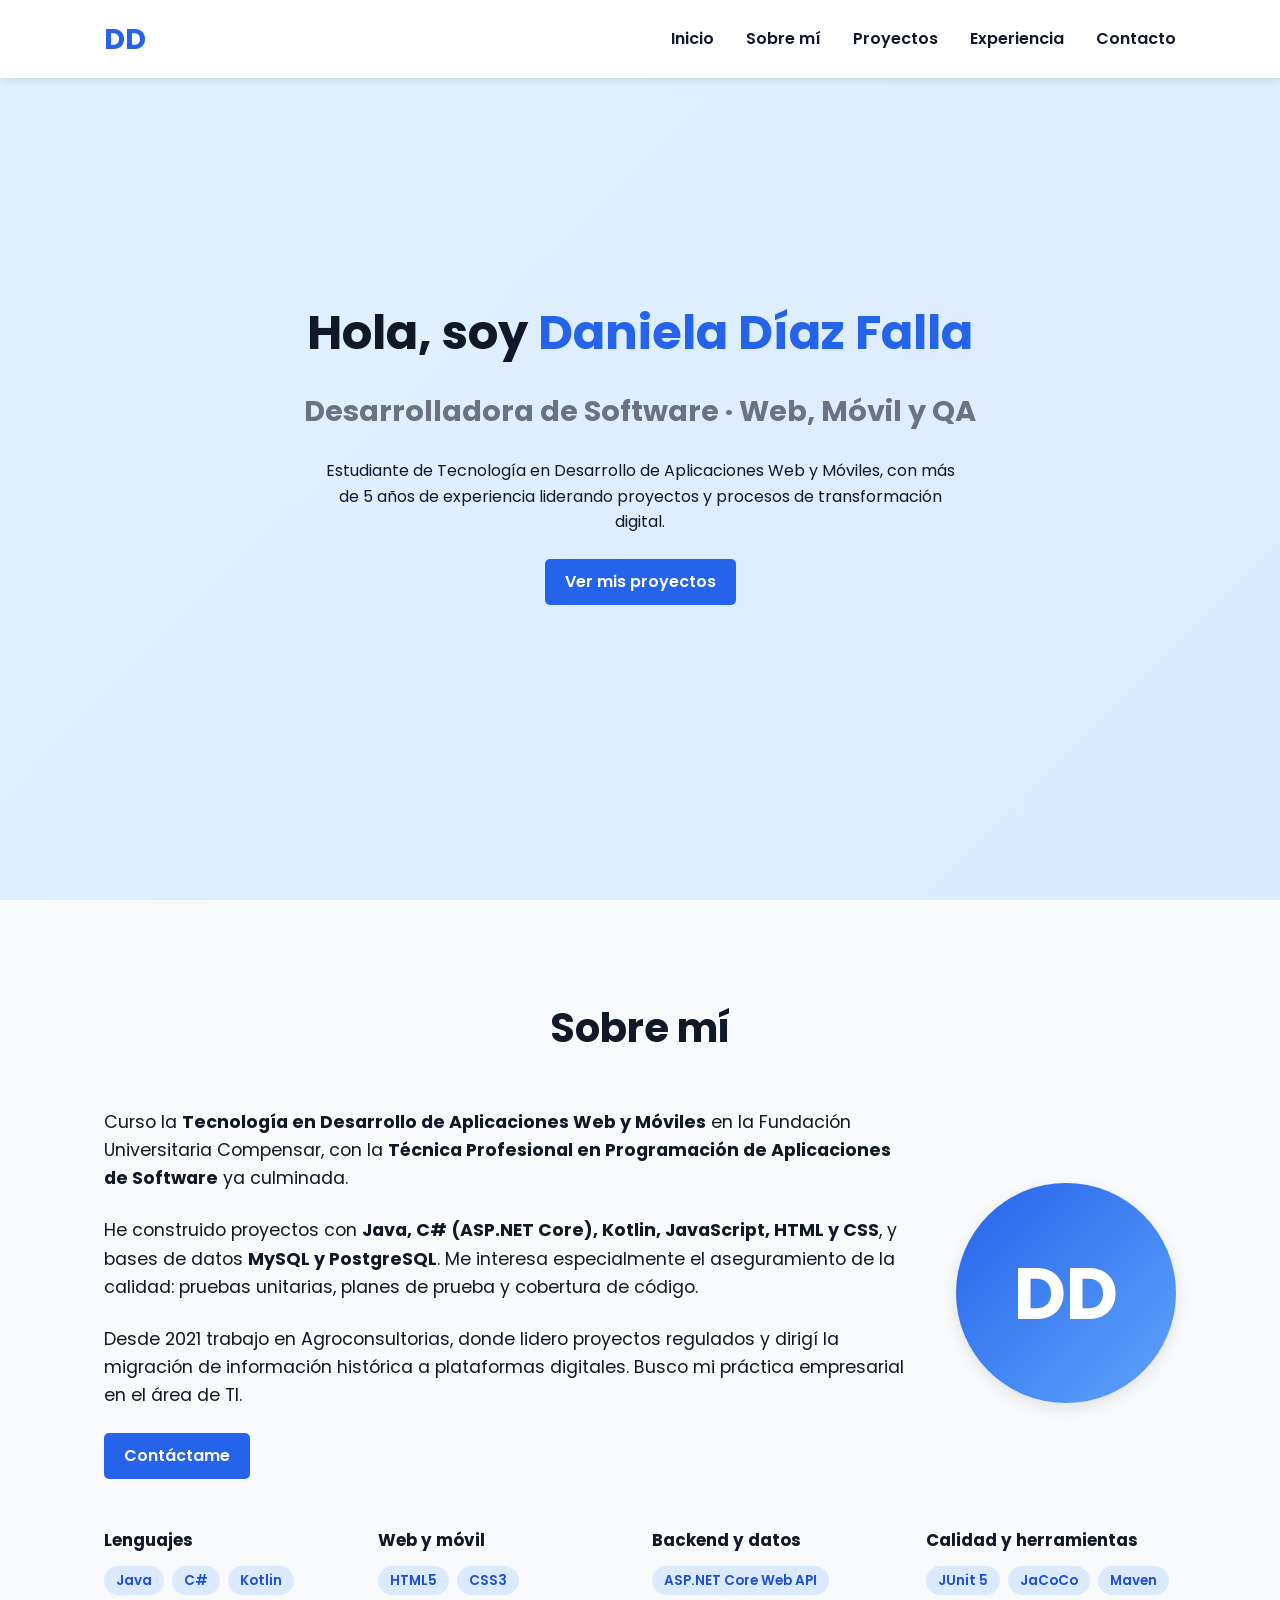
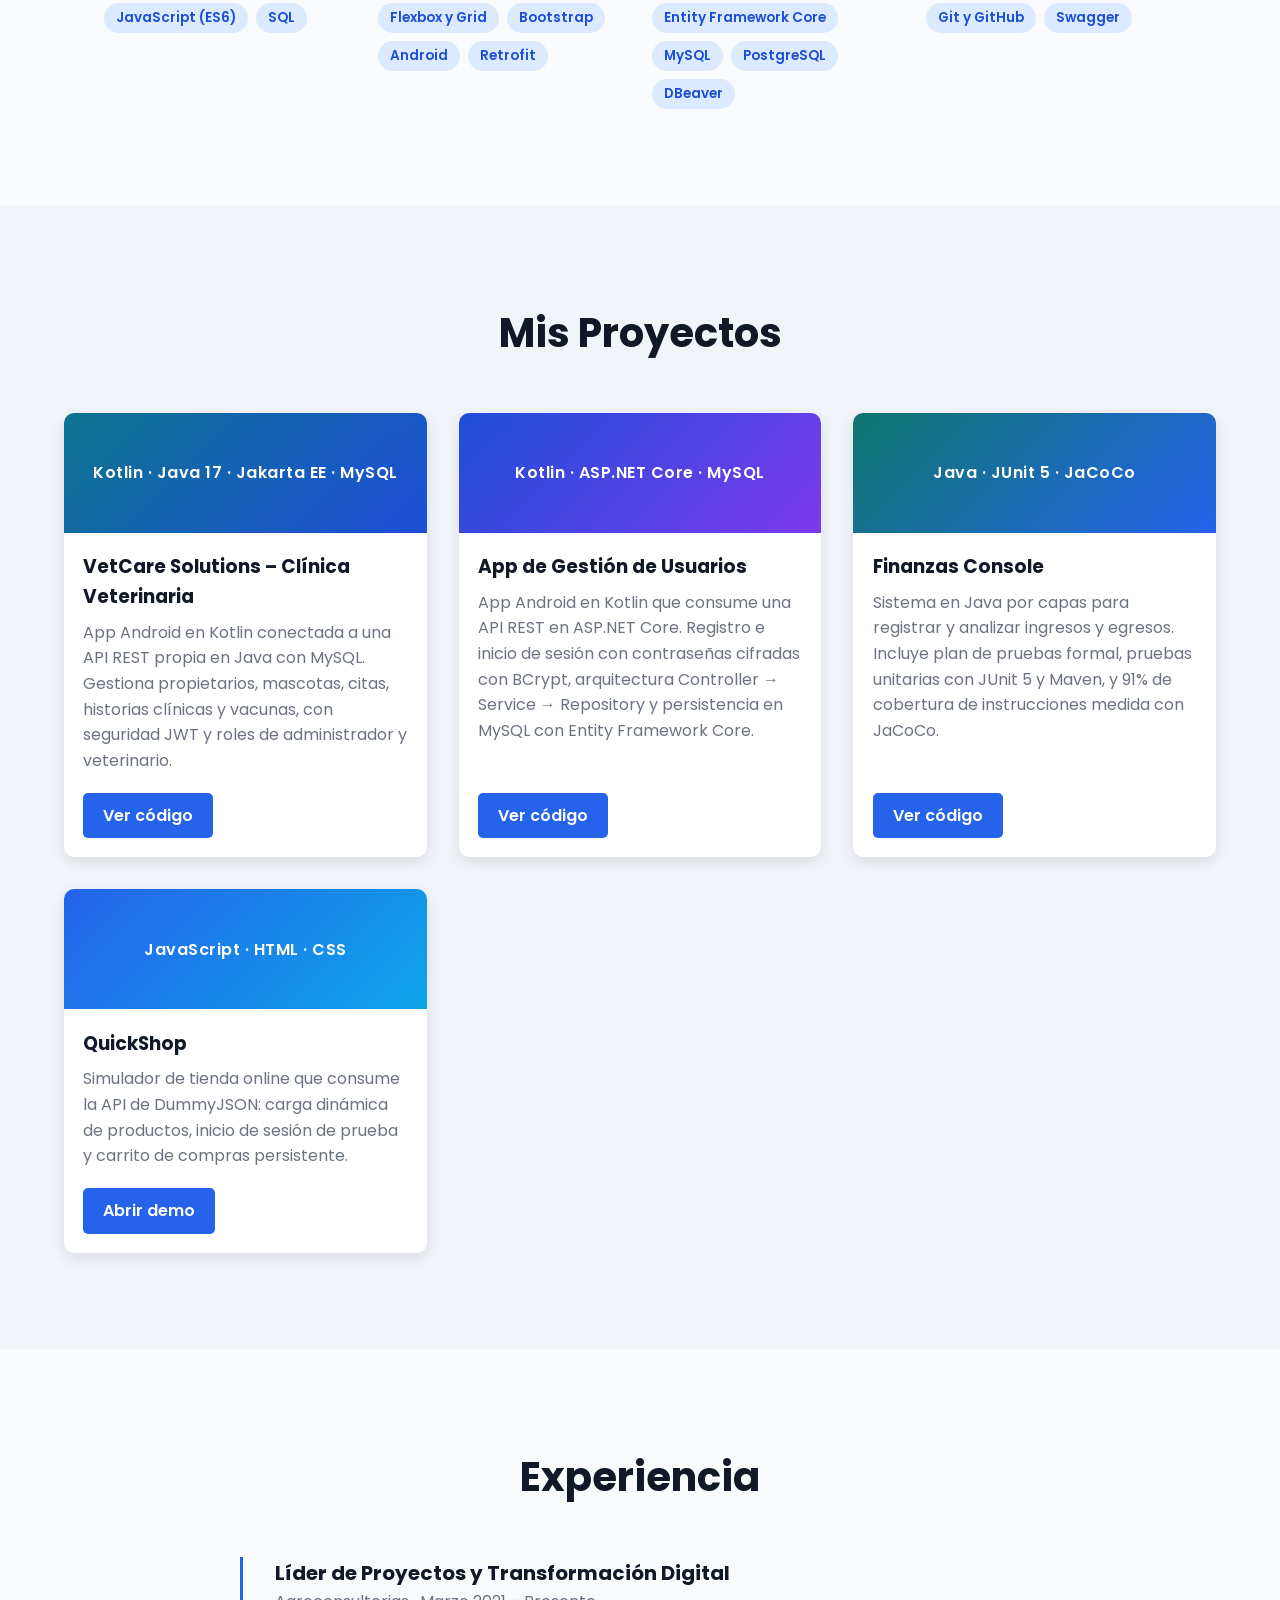
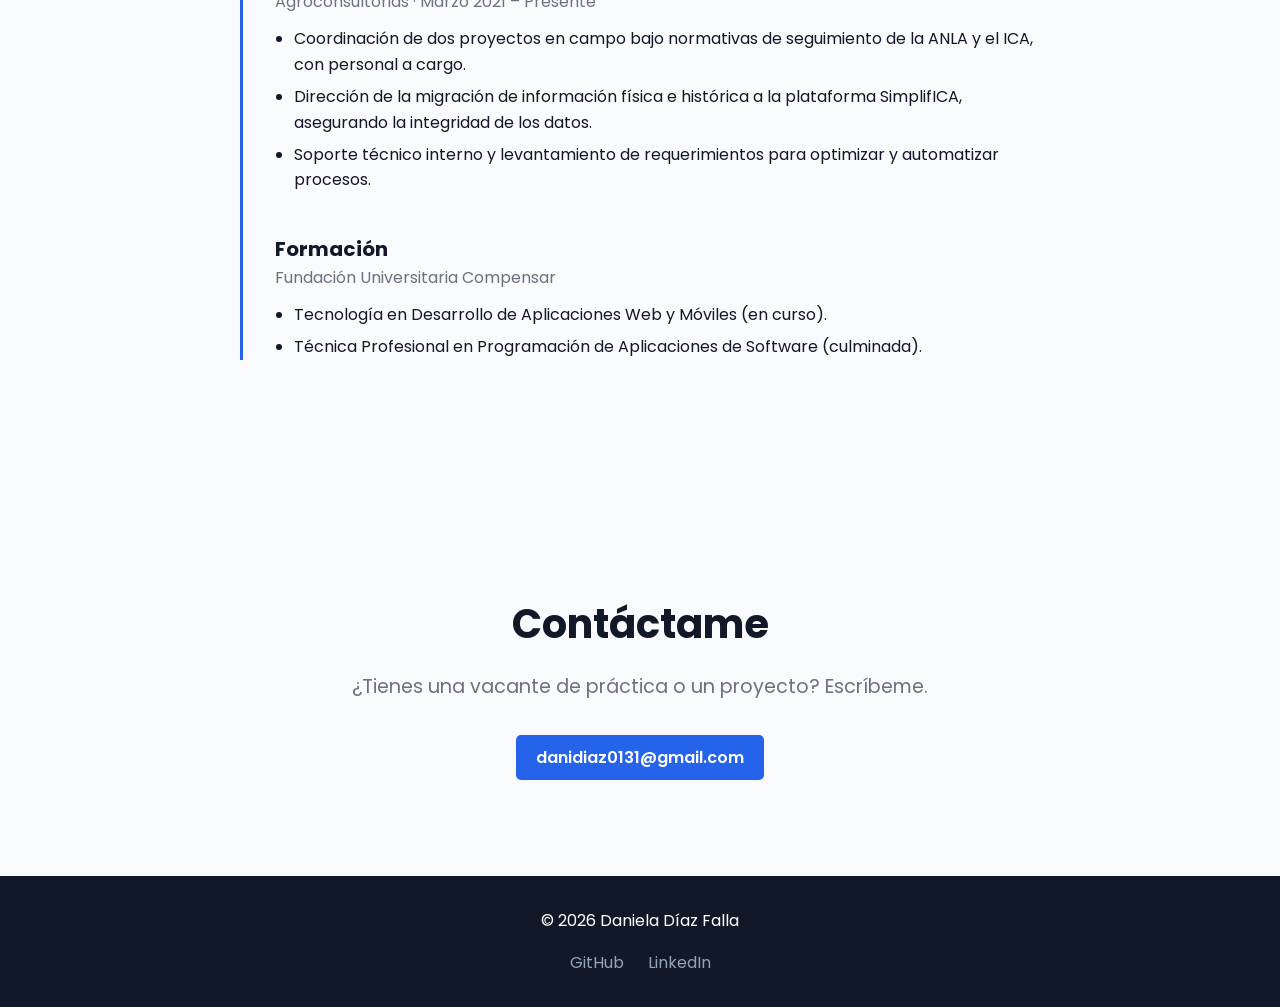
==== commit 6fbaaf6b: "Add files via upload" ====
--- a/index.html
+++ b/index.html
@@ -90,10 +90,10 @@
     <h2>Mis Proyectos</h2>
     <div class="projects-grid">
       <article class="project-card">
-        <div class="project-banner banner-vet">Java 17 · Jakarta EE · Hibernate · MySQL</div>
-        <h3>VetCare – API para Clínica Veterinaria</h3>
-        <p>API REST para gestionar propietarios, mascotas, citas, historias clínicas y vacunación. Seguridad con JWT y roles (ADMIN y VETERINARIO), auditoría y reportes en Excel y PDF. Arquitectura por capas con 29 rutas documentadas en Swagger.</p>
-        <a href="https://github.com/DanielaDiaz1510/VetCare-Backend" target="_blank" rel="noopener" class="btn">Ver código</a>
+        <div class="project-banner banner-vet">Kotlin · Java 17 · Jakarta EE · MySQL</div>
+        <h3>VetCare Solutions – Clínica Veterinaria</h3>
+        <p>App Android en Kotlin conectada a una API REST propia en Java con MySQL. Gestiona propietarios, mascotas, citas, historias clínicas y vacunas, con seguridad JWT y roles de administrador y veterinario.</p>
+        <a href="https://github.com/DanielaDiaz1510/VetCare-Solutions" target="_blank" rel="noopener" class="btn">Ver código</a>
       </article>
       <article class="project-card">
         <div class="project-banner banner-mobile">Kotlin · ASP.NET Core · MySQL</div>
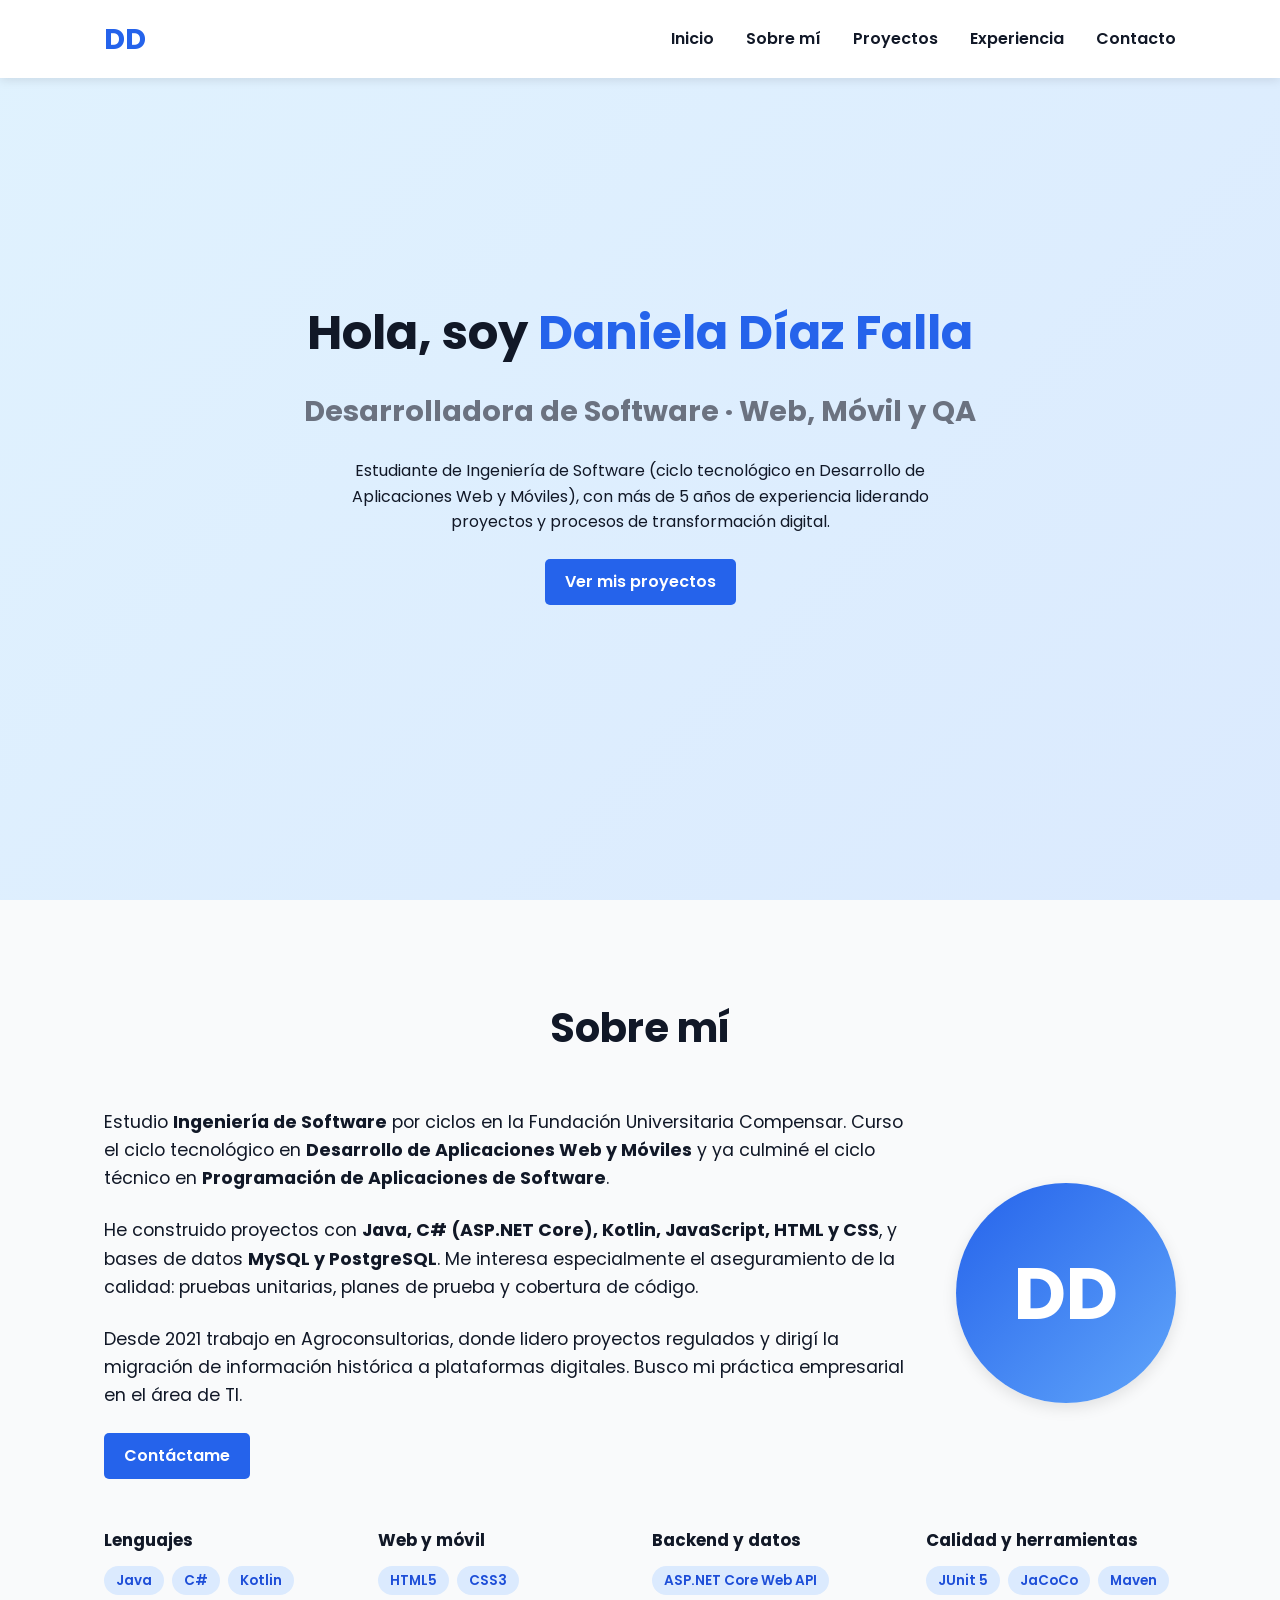
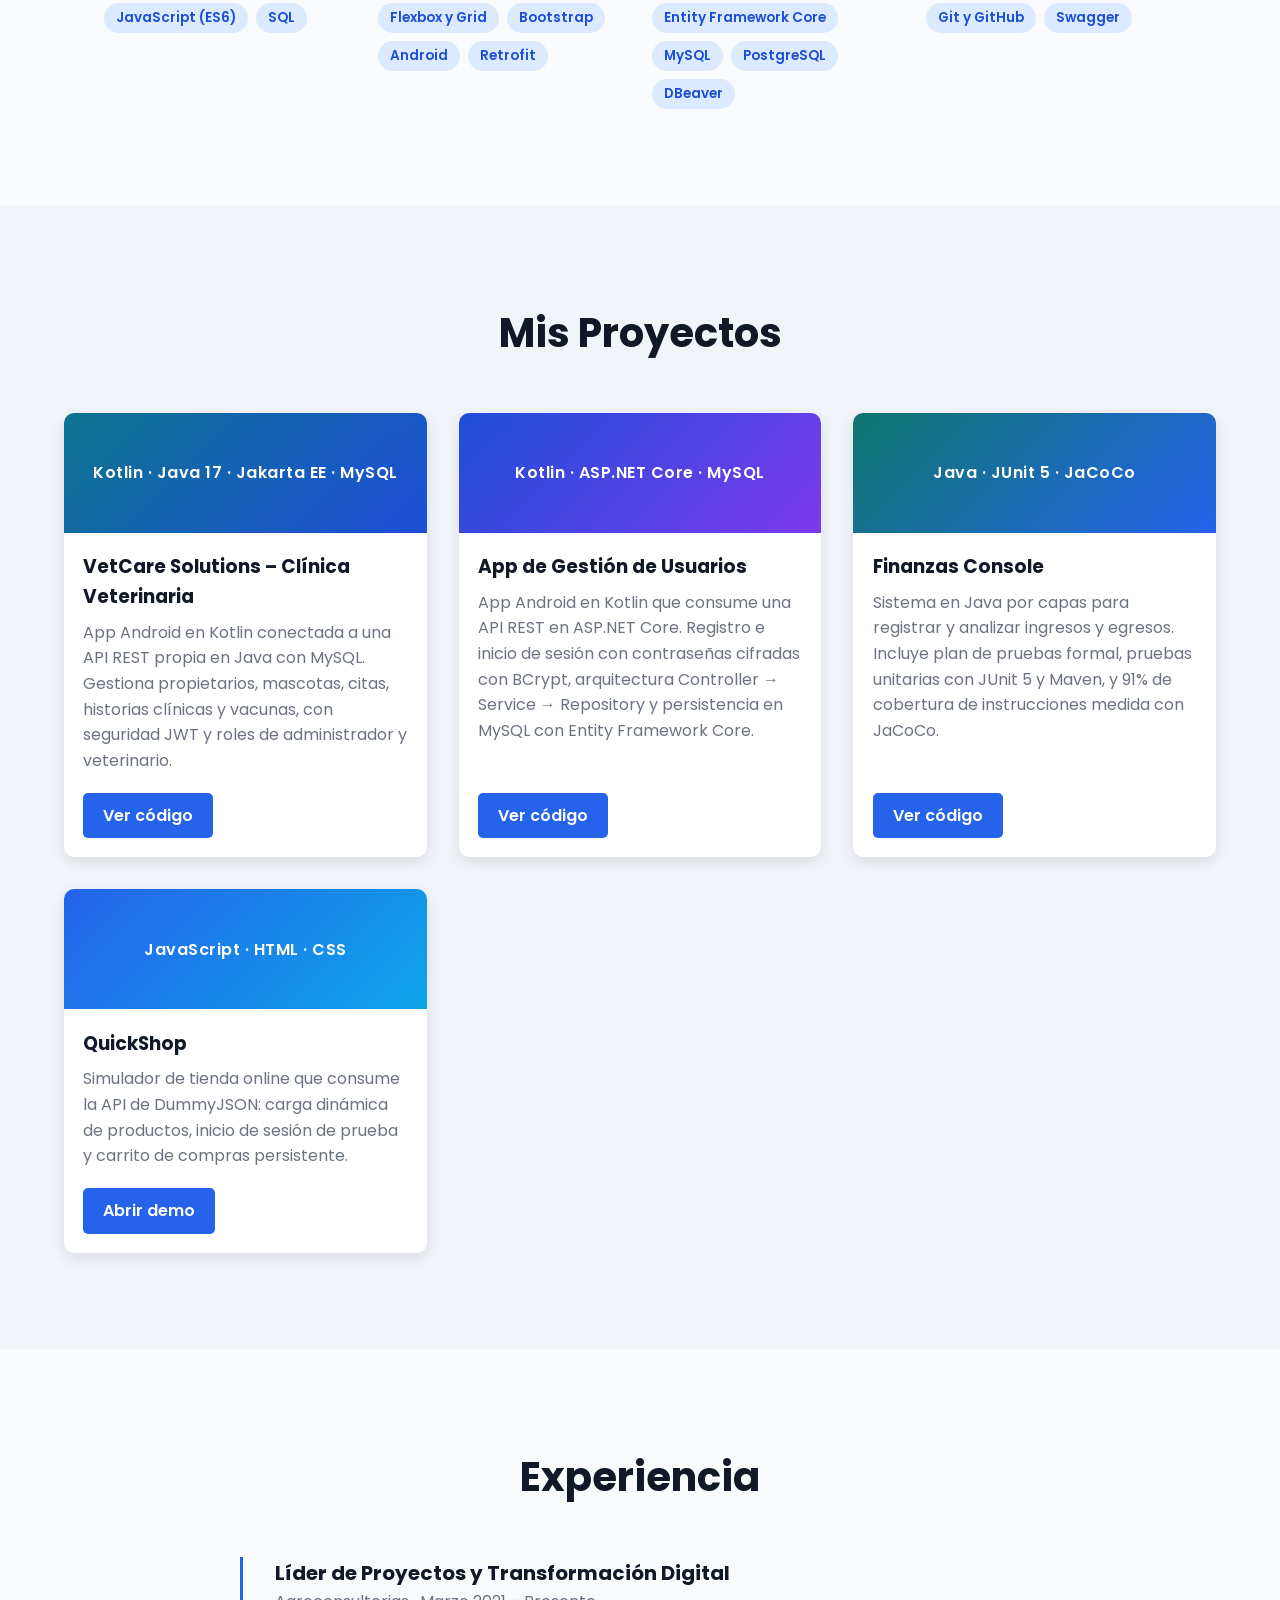
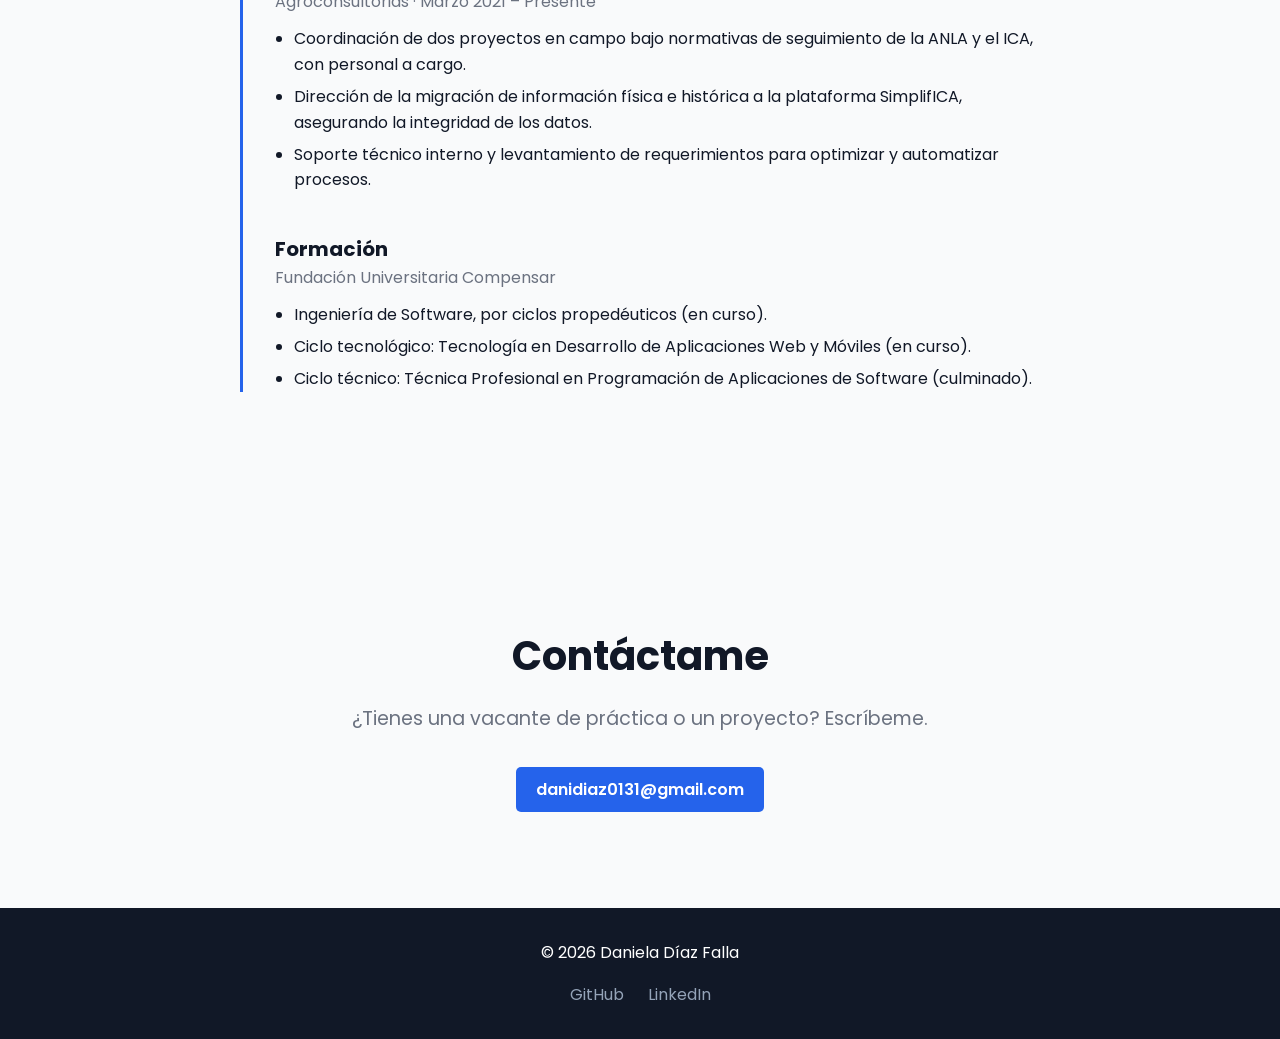
==== commit 833b709d: "Add files via upload" ====
--- a/index.html
+++ b/index.html
@@ -35,7 +35,7 @@
     <div class="hero-content">
       <h1>Hola, soy <span>Daniela Díaz Falla</span></h1>
       <h2>Desarrolladora de Software · Web, Móvil y QA</h2>
-      <p>Estudiante de Tecnología en Desarrollo de Aplicaciones Web y Móviles, con más de 5 años de experiencia liderando proyectos y procesos de transformación digital.</p>
+      <p>Estudiante de Ingeniería de Software (ciclo tecnológico en Desarrollo de Aplicaciones Web y Móviles), con más de 5 años de experiencia liderando proyectos y procesos de transformación digital.</p>
       <a href="#proyectos" class="btn">Ver mis proyectos</a>
     </div>
   </section>
@@ -46,8 +46,9 @@
     <div class="about-content">
       <div class="about-text">
         <p>
-          Curso la <strong>Tecnología en Desarrollo de Aplicaciones Web y Móviles</strong> en la Fundación Universitaria Compensar,
-          con la <strong>Técnica Profesional en Programación de Aplicaciones de Software</strong> ya culminada.
+          Estudio <strong>Ingeniería de Software</strong> por ciclos en la Fundación Universitaria Compensar. Curso el ciclo
+          tecnológico en <strong>Desarrollo de Aplicaciones Web y Móviles</strong> y ya culminé el ciclo técnico en
+          <strong>Programación de Aplicaciones de Software</strong>.
         </p>
         <p>
           He construido proyectos con <strong>Java, C# (ASP.NET Core), Kotlin, JavaScript, HTML y CSS</strong>, y bases de datos
@@ -133,8 +134,9 @@
         <h3>Formación</h3>
         <p class="timeline-meta">Fundación Universitaria Compensar</p>
         <ul>
-          <li>Tecnología en Desarrollo de Aplicaciones Web y Móviles (en curso).</li>
-          <li>Técnica Profesional en Programación de Aplicaciones de Software (culminada).</li>
+          <li>Ingeniería de Software, por ciclos propedéuticos (en curso).</li>
+          <li>Ciclo tecnológico: Tecnología en Desarrollo de Aplicaciones Web y Móviles (en curso).</li>
+          <li>Ciclo técnico: Técnica Profesional en Programación de Aplicaciones de Software (culminado).</li>
         </ul>
       </div>
     </div>
